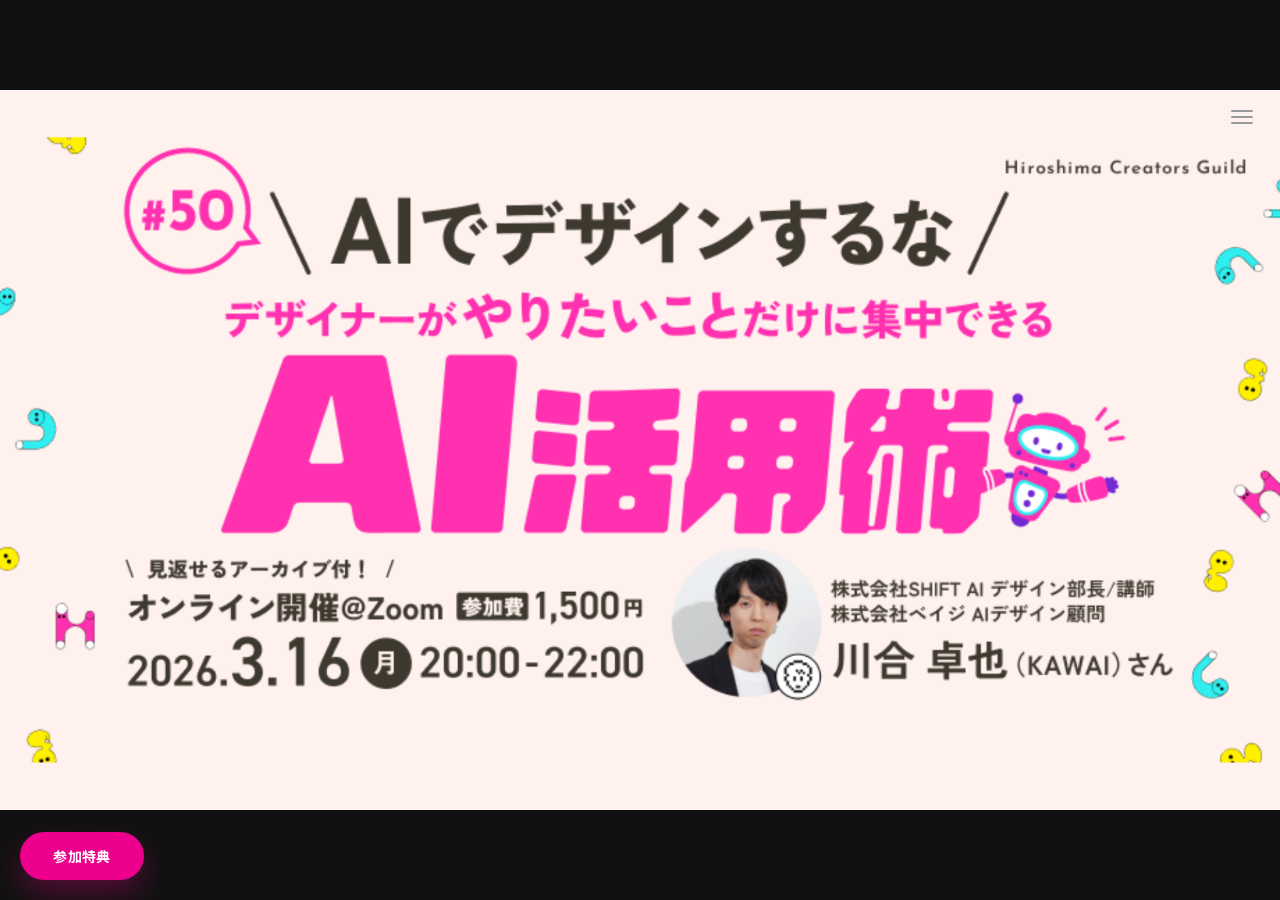
==== slides/index.html @ d3f6f3e5 "Replace opening slide with seminar cover image" ====
<!DOCTYPE html>
<html lang="ja">
<head>
  <meta charset="UTF-8">
  <meta name="viewport" content="width=device-width, initial-scale=1.0">
  <title>AIがデザイナーの仕事を奪う？ — ひろしまクリエイターズギルド</title>
  <link rel="icon" href="data:image/svg+xml,%3Csvg xmlns='http://www.w3.org/2000/svg' viewBox='0 0 64 64'%3E%3Crect width='64' height='64' rx='14' fill='%23ec008c'/%3E%3Ctext x='50%25' y='53%25' dominant-baseline='middle' text-anchor='middle' font-family='Arial, sans-serif' font-size='30' font-weight='700' fill='white'%3EAI%3C/text%3E%3C/svg%3E">
  <link rel="preconnect" href="https://fonts.googleapis.com">
  <link rel="preconnect" href="https://fonts.gstatic.com" crossorigin>
  <link href="https://fonts.googleapis.com/css2?family=Noto+Sans+JP:wght@400;700&family=Zen+Kaku+Gothic+New:wght@400;700&display=swap" rel="stylesheet">
  <link rel="stylesheet" href="css/style.css?v=20260315-cover1">
</head>
<body>
  <div id="viewport">
    <div id="slide-wrapper">
      <div id="slide-container"></div>

      <div id="status-bar">
        <span id="status-agenda"></span>
        <span id="status-time"></span>
        <span id="status-num"></span>
      </div>

      <button id="menu-btn" aria-label="メニュー">
        <span></span><span></span><span></span>
      </button>

      <div id="overlay"></div>
      <div id="sidebar">
        <div id="sidebar-list"></div>
      </div>

      <div id="hover-zone"></div>
      <div id="script-panel">
        <div id="script-text"></div>
      </div>
    </div>
  </div>

  <a id="benefits-link" href="tokuten/index.html" target="_blank" rel="noopener">参加特典</a>

  <script src="js/slides.js?v=20260315-cover1"></script>
  <script src="js/app.js?v=20260315-cover1"></script>
</body>
</html>
---- slides/css/style.css ----
/* === Reset & Base === */
*, *::before, *::after { margin: 0; padding: 0; box-sizing: border-box; }

:root {
  --color-base: #FFF0EB;
  --color-main: #333333;
  --color-accent: #EC008C;
  --color-cyan: #00CED1;
  --color-yellow: #FFD700;
  --color-white: #FFFFFF;
  --color-grey: #999999;
}

html, body {
  width: 100%; height: 100%;
  background: #111;
  font-family: 'Noto Sans JP', sans-serif;
  color: var(--color-main);
  overflow: hidden;
  -webkit-font-smoothing: antialiased;
}

/* === Viewport Shell === */
#viewport {
  width: 100vw; height: 100vh;
  display: flex;
  align-items: center;
  justify-content: center;
  position: relative;
  overflow: hidden;
}

#slide-wrapper {
  position: absolute;
  width: calc(100vh * 16 / 9);
  height: 100vh;
  max-width: 100vw;
  max-height: calc(100vw * 9 / 16);
  container-type: inline-size;
  overflow: hidden;
}

#slide-container {
  position: absolute;
  inset: 0;
}

/* === Slide === */
.slide {
  position: absolute;
  inset: 0;
  background: var(--color-base);
  padding: 3% 5%;
  display: flex;
  align-items: center;
  justify-content: center;
  transition: opacity 0.2s ease;
  overflow: hidden;
}

/* --- Text sizes (container query units) --- */
.slide-h1 {
  font-family: 'Zen Kaku Gothic New', 'Noto Sans JP', sans-serif;
  font-size: clamp(2.6rem, 5.6cqw, 5.2rem);
  font-weight: 700;
  line-height: 1.35;
  text-align: center;
  color: var(--color-main);
}
.slide-h2 {
  font-family: 'Zen Kaku Gothic New', 'Noto Sans JP', sans-serif;
  font-size: clamp(2rem, 4.2cqw, 3.8rem);
  font-weight: 700;
  line-height: 1.35;
  color: var(--color-main);
}
.slide-body {
  font-size: clamp(1.4rem, 2.8cqw, 2.4rem);
  line-height: 1.6;
  text-align: center;
  color: var(--color-main);
  margin-top: 1.5cqw;
}
.slide-section-title {
  font-family: 'Zen Kaku Gothic New', 'Noto Sans JP', sans-serif;
  font-size: clamp(3rem, 6cqw, 5.5rem);
  font-weight: 700;
  color: var(--color-white);
  text-align: center;
}
.slide-section-sub {
  font-size: clamp(1.4rem, 2.8cqw, 2.4rem);
  color: rgba(255,255,255,0.85);
  text-align: center;
  margin-top: 1cqw;
}

/* === Layout: center === */
.center-inner {
  display: flex;
  flex-direction: column;
  align-items: center;
  justify-content: center;
  text-align: center;
  max-width: 85%;
}

/* === Layout: section (bridge) === */
.layout-section {
  background: var(--color-accent);
}
.section-inner {
  display: flex;
  flex-direction: column;
  align-items: center;
  justify-content: center;
}

/* === Layout: top-bottom === */
.top-bottom-inner {
  display: flex;
  flex-direction: column;
  align-items: center;
  justify-content: center;
  width: 100%;
  height: 100%;
  gap: 2cqw;
}
.item-list {
  display: flex;
  flex-direction: column;
  gap: 1.2cqw;
  width: 85%;
  flex: 1;
  justify-content: center;
}
.item-row {
  display: flex;
  align-items: center;
  gap: 1.5cqw;
  background: var(--color-white);
  border-radius: 12px;
  padding: 1.4cqw 2cqw;
}
.item-num {
  font-family: 'Zen Kaku Gothic New', 'Noto Sans JP', sans-serif;
  font-size: clamp(1.4rem, 2.6cqw, 2.2rem);
  font-weight: 700;
  min-width: 2.5cqw;
  text-align: center;
  flex-shrink: 0;
}
.item-text {
  font-size: clamp(1.3rem, 2.4cqw, 2rem);
  line-height: 1.5;
  color: var(--color-main);
}

/* === Layout: split-2 === */
.split2-inner {
  display: flex;
  flex-direction: column;
  align-items: center;
  justify-content: center;
  width: 100%;
  gap: 2.5cqw;
}
.split2-headline { text-align: center; }
.split2-cols {
  display: flex;
  gap: 3cqw;
  width: 90%;
}
.split-col {
  flex: 1;
  background: var(--color-white);
  border-radius: 16px;
  padding: 2.5cqw;
  border-top: 4px solid var(--color-grey);
}
.split-col-title {
  font-family: 'Zen Kaku Gothic New', 'Noto Sans JP', sans-serif;
  font-size: clamp(1.4rem, 2.8cqw, 2.4rem);
  font-weight: 700;
  margin-bottom: 1.5cqw;
}
.split-col-list {
  list-style: none;
  display: flex;
  flex-direction: column;
  gap: 1cqw;
}
.split-col-list li {
  font-size: clamp(1.2rem, 2.2cqw, 1.8rem);
  line-height: 1.5;
  padding-left: 1.2cqw;
  position: relative;
}
.split-col-list li::before {
  content: "—";
  position: absolute;
  left: 0;
  color: var(--color-grey);
}

/* === Layout: split-3 === */
.split3-inner {
  display: flex;
  flex-direction: column;
  align-items: center;
  justify-content: center;
  width: 100%;
  gap: 2.5cqw;
}
.split3-headline { text-align: center; }
.split3-cols {
  display: flex;
  gap: 2.5cqw;
  width: 92%;
}
.split3-card {
  flex: 1;
  background: var(--color-white);
  border-radius: 16px;
  padding: 2cqw;
  border-top: 4px solid var(--color-grey);
  text-align: center;
  display: flex;
  flex-direction: column;
  align-items: center;
  gap: 1cqw;
}
.split3-label {
  font-family: 'Zen Kaku Gothic New', 'Noto Sans JP', sans-serif;
  font-size: clamp(1rem, 1.8cqw, 1.4rem);
  font-weight: 700;
  color: var(--color-white);
  width: 3cqw; height: 3cqw;
  border-radius: 50%;
  display: flex; align-items: center; justify-content: center;
  min-width: 36px; min-height: 36px;
}
.split3-title {
  font-family: 'Zen Kaku Gothic New', 'Noto Sans JP', sans-serif;
  font-size: clamp(1.3rem, 2.6cqw, 2.2rem);
  font-weight: 700;
  color: var(--color-main);
}
.split3-desc {
  font-size: clamp(1.1rem, 2cqw, 1.6rem);
  color: var(--color-grey);
  line-height: 1.5;
}

/* === Layout: left-right === */
.leftright-inner {
  display: flex;
  flex-direction: column;
  justify-content: center;
  width: 100%;
  gap: 2.5cqw;
}
.leftright-cols {
  display: flex;
  gap: 3cqw;
  width: 100%;
}
.leftright-text {
  flex: 1.2;
  font-size: clamp(1.4rem, 2.6cqw, 2.2rem);
  line-height: 1.7;
  color: var(--color-main);
}
.leftright-accent {
  flex: 0.8;
  font-size: clamp(1.3rem, 2.4cqw, 2rem);
  line-height: 1.7;
  color: var(--color-accent);
  font-weight: 700;
  display: flex;
  align-items: center;
}

/* === Style variants === */
.style-title-hero .slide-h1 {
  font-size: clamp(3rem, 7cqw, 6.5rem);
  color: var(--color-accent);
  letter-spacing: 0.05em;
}
.style-accent-text .slide-h1 {
  color: var(--color-accent);
}
.style-cyan-accent .slide-h1 {
  color: var(--color-cyan);
}
.style-promise .slide-h1 {
  font-size: clamp(1.8rem, 3.8cqw, 3.4rem);
  color: var(--color-main);
}
.style-notice {
  background: var(--color-white);
}
.style-notice .slide-body {
  color: var(--color-grey);
}
.style-question .slide-h1 {
  font-size: clamp(2.4rem, 5.2cqw, 5rem);
  color: var(--color-accent);
}
.style-pillar .slide-h1 {
  color: var(--color-accent);
  font-size: clamp(2.4rem, 5cqw, 4.5rem);
}
.style-pillar .slide-body {
  color: var(--color-cyan);
  font-weight: 700;
  font-size: clamp(1.4rem, 2.8cqw, 2.4rem);
}
.style-exercise .slide-body {
  font-weight: 700;
  color: var(--color-accent);
  font-size: clamp(1.4rem, 2.8cqw, 2.4rem);
}
.style-step .slide-h1 {
  font-size: clamp(2.4rem, 5.2cqw, 5rem);
  color: var(--color-cyan);
}
.style-step .slide-body {
  font-size: clamp(1.4rem, 2.8cqw, 2.4rem);
  font-weight: 700;
}
.style-step-accent .slide-h1 {
  font-size: clamp(2.4rem, 5.2cqw, 5rem);
  color: var(--color-accent);
}
.style-step-accent .slide-body {
  font-size: clamp(1.6rem, 3.2cqw, 2.8rem);
  font-weight: 700;
  color: var(--color-accent);
}
.style-final-message .slide-h1 {
  font-size: clamp(2rem, 4.2cqw, 3.8rem);
  color: var(--color-accent);
}
.style-thank-you .slide-h1 {
  font-size: clamp(2.4rem, 5cqw, 4.5rem);
  color: var(--color-main);
}
.style-thank-you .slide-body {
  color: var(--color-grey);
  font-size: clamp(1rem, 2cqw, 1.6rem);
}

/* === Status bar (top-right) === */
#status-bar {
  display: none;
}

/* === Menu button === */
#menu-btn {
  position: absolute;
  top: 1cqw;
  right: 1.5cqw;
  z-index: 20;
  background: none;
  border: none;
  cursor: pointer;
  padding: 0.6cqw;
  display: flex;
  flex-direction: column;
  gap: 4px;
}
#menu-btn span {
  display: block;
  width: 22px; height: 2px;
  background: var(--color-grey);
  border-radius: 1px;
  transition: background 0.2s;
}
#menu-btn:hover span { background: var(--color-main); }

#benefits-link {
  position: fixed;
  left: 20px;
  bottom: 20px;
  z-index: 50;
  display: inline-flex;
  align-items: center;
  justify-content: center;
  min-width: 124px;
  min-height: 48px;
  padding: 0 18px;
  border-radius: 999px;
  background: var(--color-accent);
  color: var(--color-white);
  text-decoration: none;
  font-size: 14px;
  font-weight: 700;
  letter-spacing: 0.02em;
  box-shadow: 0 14px 28px rgba(236, 0, 140, 0.28);
  transition: transform 0.18s ease, box-shadow 0.18s ease;
}

#benefits-link:hover {
  transform: translateY(-1px);
  box-shadow: 0 18px 36px rgba(236, 0, 140, 0.34);
}

/* === Overlay === */
#overlay {
  position: absolute;
  inset: 0;
  background: rgba(0,0,0,0.4);
  z-index: 30;
  opacity: 0;
  pointer-events: none;
  transition: opacity 0.3s ease;
}
#overlay.visible {
  opacity: 1;
  pointer-events: all;
}

/* === Sidebar === */
#sidebar {
  position: absolute;
  top: 0; right: 0;
  width: 30%;
  min-width: 260px;
  max-width: 400px;
  height: 100%;
  background: var(--color-white);
  z-index: 40;
  transform: translateX(100%);
  transition: transform 0.3s ease;
  overflow-y: auto;
  padding: 2cqw 1.5cqw;
}
#sidebar.open { transform: translateX(0); }

.sidebar-section { margin-bottom: 1.5cqw; }
.sidebar-benefit-link {
  display: inline-flex;
  align-items: center;
  justify-content: center;
  width: 100%;
  min-height: 42px;
  margin-bottom: 1.2cqw;
  border-radius: 12px;
  background: var(--color-accent);
  color: var(--color-white);
  text-decoration: none;
  font-size: clamp(0.72rem, 1.1cqw, 0.9rem);
  font-weight: 700;
  letter-spacing: 0.02em;
}

.sidebar-benefit-link:hover {
  filter: brightness(1.04);
}
.sidebar-section-header {
  display: flex;
  justify-content: space-between;
  align-items: center;
  padding: 0.5cqw 0.8cqw;
  border-bottom: 2px solid var(--color-accent);
  margin-bottom: 0.5cqw;
}
.sidebar-label {
  font-weight: 700;
  font-size: clamp(0.75rem, 1.2cqw, 0.95rem);
  color: var(--color-main);
}
.sidebar-time {
  font-size: clamp(0.6rem, 1cqw, 0.8rem);
  color: var(--color-grey);
}
.sidebar-item {
  padding: 0.4cqw 0.8cqw;
  font-size: clamp(0.6rem, 1cqw, 0.8rem);
  color: var(--color-grey);
  cursor: pointer;
  border-radius: 6px;
  transition: background 0.15s;
  white-space: nowrap;
  overflow: hidden;
  text-overflow: ellipsis;
}
.sidebar-item:hover { background: var(--color-base); color: var(--color-main); }
.sidebar-item.active {
  background: var(--color-accent);
  color: var(--color-white);
  font-weight: 700;
}

/* === Talk script panel === */
#script-panel {
  position: absolute;
  bottom: 0; left: 0; right: 0;
  max-height: 30%;
  background: rgba(51,51,51,0.95);
  color: var(--color-white);
  z-index: 25;
  padding: 1.5cqw 3cqw;
  font-size: clamp(0.8rem, 1.4cqw, 1.1rem);
  line-height: 1.7;
  overflow-y: auto;
  transform: translateY(100%);
  transition: transform 0.2s ease;
}
#script-panel.visible { transform: translateY(0); }
#hover-zone {
  position: absolute;
  bottom: 0; left: 0; right: 0;
  height: 48px;
  z-index: 24;
}

/* === Raw slide mode === */
.layout-raw {
  padding: 0;
}
.raw-slide {
  width: 100%;
  height: 100%;
}
.raw-wrap {
  width: 100%;
  height: 100%;
  padding: 4.5% 5%;
  display: flex;
  flex-direction: column;
  align-items: center;
  justify-content: center;
  gap: 1.4cqw;
  text-align: center;
}
.raw-wrap--left {
  align-items: flex-start;
  text-align: left;
}
.raw-wrap--left-block {
  max-width: 78%;
}
.raw-wrap--narrow {
  max-width: 78%;
  margin: 0 auto;
}
.raw-title-xl,
.raw-title-lg,
.raw-title-md,
.raw-section-title,
.raw-final-line {
  font-family: 'Zen Kaku Gothic New', 'Noto Sans JP', sans-serif;
  font-weight: 700;
  line-height: 1.18;
  color: var(--color-main);
}
.raw-title-xl {
  font-size: clamp(3rem, 7.3cqw, 6.8rem);
}
.raw-title-lg {
  font-size: clamp(2.4rem, 5.4cqw, 5rem);
}
.raw-title-md {
  font-size: clamp(2rem, 4.1cqw, 3.8rem);
}
.raw-left {
  text-align: left;
}
.raw-sub,
.raw-card-body,
.raw-card-note,
.raw-foot,
.raw-agenda-list,
.raw-list,
.raw-topnote,
.raw-rule-head {
  font-family: 'Noto Sans JP', sans-serif;
}
.raw-sub {
  font-size: clamp(1.1rem, 2.2cqw, 2rem);
  line-height: 1.65;
  color: var(--color-main);
}
.raw-sub-strong {
  font-weight: 700;
}
.raw-topnote {
  font-size: clamp(1rem, 1.8cqw, 1.6rem);
  line-height: 1.5;
  color: var(--color-main);
}
.raw-topnote-strong {
  font-weight: 700;
}
.raw-muted {
  color: var(--color-grey);
}
.raw-accent {
  color: var(--color-accent);
}
.raw-cyan {
  color: var(--color-cyan);
}
.raw-yellow {
  color: var(--color-yellow);
}
.raw-card {
  background: var(--color-white);
  border: 1px solid rgba(51, 51, 51, 0.12);
  border-radius: 18px;
  box-shadow: 0 10px 32px rgba(51, 51, 51, 0.06);
  padding: 2.2cqw 2.4cqw;
}
.raw-card--wide {
  width: min(92%, 1200px);
}
.raw-card--center {
  text-align: center;
}
.raw-card--shallow {
  padding-top: 1.5cqw;
  padding-bottom: 1.5cqw;
}
.raw-card--tall {
  min-height: 18cqw;
}
.raw-card-title {
  font-family: 'Zen Kaku Gothic New', 'Noto Sans JP', sans-serif;
  font-size: clamp(1.8rem, 3.6cqw, 3.2rem);
  font-weight: 700;
  line-height: 1.35;
  color: var(--color-main);
}
.raw-card-body {
  margin-top: 1.2cqw;
  font-size: clamp(1.1rem, 2.1cqw, 1.95rem);
  line-height: 1.7;
  color: var(--color-main);
}
.raw-card-body--flush {
  margin-top: 0;
}
.raw-card-body-sm {
  font-size: clamp(1rem, 1.9cqw, 1.7rem);
}
.raw-card-note {
  margin-top: 1cqw;
  font-size: clamp(0.95rem, 1.7cqw, 1.45rem);
  line-height: 1.55;
  color: var(--color-grey);
}
.raw-card-note-lg {
  font-size: clamp(1rem, 1.9cqw, 1.7rem);
}
.raw-card-headline {
  font-family: 'Zen Kaku Gothic New', 'Noto Sans JP', sans-serif;
  font-size: clamp(1.6rem, 3cqw, 2.6rem);
  font-weight: 700;
  line-height: 1.4;
  color: var(--color-main);
  margin-bottom: 1.8cqw;
}
.raw-inline-note {
  font-size: 0.55em;
  color: var(--color-main);
}
.raw-grid-2,
.raw-grid-3,
.raw-grid-6 {
  display: grid;
  width: 100%;
}
.raw-grid-2 {
  grid-template-columns: repeat(2, minmax(0, 1fr));
  gap: 1.4cqw;
}
.raw-grid-gap-lg {
  gap: 2cqw;
}
.raw-grid-3 {
  grid-template-columns: repeat(3, minmax(0, 1fr));
  gap: 1.4cqw;
  width: min(92%, 1240px);
}
.raw-grid-6 {
  grid-template-columns: repeat(3, minmax(0, 1fr));
  gap: 1.2cqw;
}
.raw-col-title {
  font-family: 'Zen Kaku Gothic New', 'Noto Sans JP', sans-serif;
  font-size: clamp(1.3rem, 2.4cqw, 2rem);
  font-weight: 700;
  margin-bottom: 1cqw;
}
.raw-list {
  list-style: none;
  display: flex;
  flex-direction: column;
  gap: 0.8cqw;
}
.raw-list--flush,
.raw-list--plain {
  margin: 0;
  padding: 0;
}
.raw-list li {
  position: relative;
  padding-left: 1.1cqw;
  font-size: clamp(1rem, 1.85cqw, 1.6rem);
  line-height: 1.55;
  color: var(--color-main);
}
.raw-list li::before {
  content: "・";
  position: absolute;
  left: 0;
  color: inherit;
}
.raw-list--plain li {
  padding-left: 0;
}
.raw-list--plain li::before {
  content: none;
}
.raw-agenda-list {
  list-style: decimal;
  width: 100%;
  padding-left: 1.8em;
  display: flex;
  flex-direction: column;
  gap: 0.7cqw;
  font-size: clamp(1.15rem, 2.2cqw, 1.9rem);
  line-height: 1.5;
  color: var(--color-main);
}
.raw-type-card {
  min-height: 18cqw;
  display: flex;
  flex-direction: column;
  align-items: center;
  justify-content: center;
  gap: 0.8cqw;
}
.raw-type-mark {
  font-family: 'Zen Kaku Gothic New', 'Noto Sans JP', sans-serif;
  font-size: clamp(2.4rem, 5.4cqw, 4.8rem);
  font-weight: 700;
  line-height: 1;
}
.raw-type-title {
  font-family: 'Zen Kaku Gothic New', 'Noto Sans JP', sans-serif;
  font-size: clamp(1.6rem, 3.1cqw, 2.8rem);
  font-weight: 700;
}
.raw-section {
  background: var(--color-accent);
  padding: 0 8%;
}
.raw-section-title {
  font-size: clamp(3rem, 7cqw, 6.6rem);
  color: var(--color-white);
  text-align: center;
}
.raw-section-sub {
  font-size: clamp(1.3rem, 2.4cqw, 2.1rem);
  color: rgba(255, 255, 255, 0.88);
  line-height: 1.5;
}
.raw-mini-badges {
  display: flex;
  gap: 0.5cqw;
  margin-bottom: 0.6cqw;
}
.raw-badge {
  width: 2.4cqw;
  height: 2.4cqw;
  min-width: 30px;
  min-height: 30px;
  display: inline-flex;
  align-items: center;
  justify-content: center;
  color: var(--color-white);
  font-size: clamp(0.9rem, 1.2cqw, 1rem);
  font-weight: 700;
}
.raw-badge.raw-accent {
  background: var(--color-accent);
}
.raw-badge.raw-cyan {
  background: var(--color-cyan);
}
.raw-badge.raw-yellow {
  background: var(--color-yellow);
}
.raw-stack {
  width: min(92%, 1200px);
  display: flex;
  flex-direction: column;
  gap: 1.3cqw;
}
.raw-foot {
  font-size: clamp(0.95rem, 1.6cqw, 1.4rem);
  line-height: 1.55;
  color: var(--color-main);
}
.raw-divider {
  width: min(70%, 760px);
  height: 4px;
  border-radius: 999px;
}
.raw-divider-accent {
  background: linear-gradient(90deg, var(--color-accent), rgba(236, 0, 140, 0.2));
}
.raw-divider-mix {
  background: linear-gradient(90deg, var(--color-accent), var(--color-cyan));
}
.raw-strike {
  color: rgba(51, 51, 51, 0.28);
  text-decoration: line-through;
  text-decoration-thickness: 0.08em;
}
.raw-inputbar {
  width: min(70%, 820px);
  min-height: 4.6cqw;
  background: var(--color-white);
  border: 2px solid rgba(51, 51, 51, 0.18);
  display: flex;
  align-items: center;
  padding: 0 1.2cqw;
  gap: 0.9cqw;
}
.raw-input-accent {
  width: 0.45cqw;
  min-width: 6px;
  height: 60%;
  background: var(--color-accent);
  display: block;
}
.raw-input-placeholder {
  font-size: clamp(1.1rem, 2.2cqw, 1.9rem);
  color: rgba(51, 51, 51, 0.36);
}
.raw-number-mix {
  display: flex;
  align-items: flex-end;
  gap: 1.2cqw;
  font-family: 'Zen Kaku Gothic New', 'Noto Sans JP', sans-serif;
  font-weight: 700;
  line-height: 1;
  font-size: clamp(4rem, 12.5cqw, 12rem);
}
.raw-plus {
  font-size: 0.65em;
  color: var(--color-main);
  transform: translateY(-0.05em);
}
.raw-rule-head {
  font-size: clamp(0.95rem, 1.7cqw, 1.4rem);
  font-weight: 700;
  color: var(--color-main);
}
.raw-dot {
  width: 0.9cqw;
  height: 0.9cqw;
  min-width: 12px;
  min-height: 12px;
  border-radius: 50%;
  margin: 1.2cqw auto 0;
}
.raw-accent-bg {
  background: var(--color-accent);
}
.raw-final-line {
  font-size: clamp(2.8rem, 6.6cqw, 6rem);
  color: var(--color-yellow);
}

/* === Responsive === */
@media (max-width: 600px) {
  .split2-cols, .split3-cols, .leftright-cols { flex-direction: column; }
  .raw-grid-2, .raw-grid-3, .raw-grid-6 { grid-template-columns: 1fr; }
  .raw-wrap, .raw-section { padding: 7% 6%; }
  .slide { padding: 4% 5%; }
  #benefits-link {
    left: 14px;
    right: 14px;
    bottom: 14px;
    width: auto;
  }
}
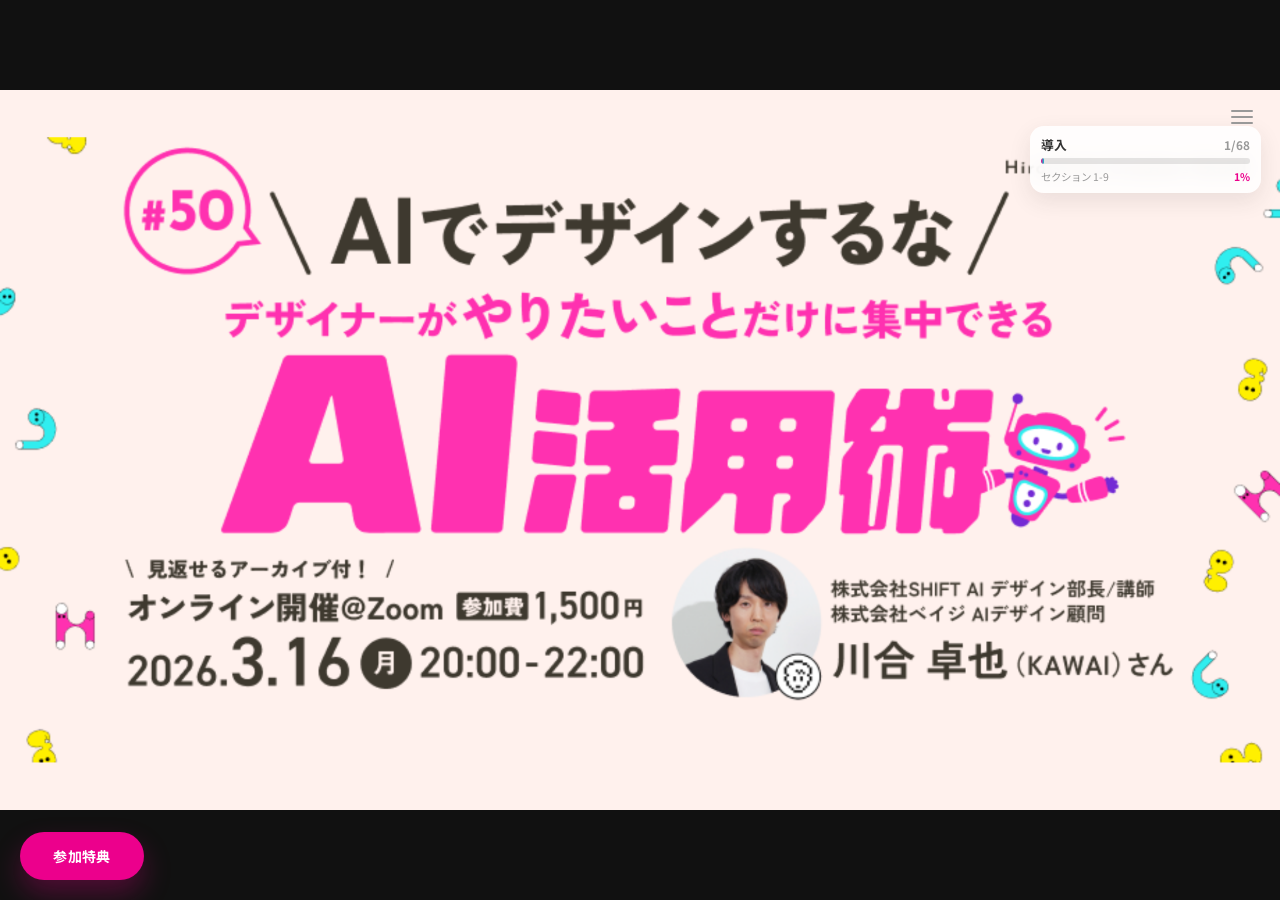
==== commit 729dac88: "Add agenda timings and slide progress bar" ====
--- a/slides/index.html
+++ b/slides/index.html
@@ -8,7 +8,7 @@
   <link rel="preconnect" href="https://fonts.googleapis.com">
   <link rel="preconnect" href="https://fonts.gstatic.com" crossorigin>
   <link href="https://fonts.googleapis.com/css2?family=Noto+Sans+JP:wght@400;700&family=Zen+Kaku+Gothic+New:wght@400;700&display=swap" rel="stylesheet">
-  <link rel="stylesheet" href="css/style.css?v=20260315-cover1">
+  <link rel="stylesheet" href="css/style.css?v=20260315-progress1">
 </head>
 <body>
   <div id="viewport">
@@ -16,9 +16,17 @@
       <div id="slide-container"></div>
 
       <div id="status-bar">
-        <span id="status-agenda"></span>
-        <span id="status-time"></span>
-        <span id="status-num"></span>
+        <div class="status-row">
+          <span id="status-agenda"></span>
+          <span id="status-num"></span>
+        </div>
+        <div class="status-track">
+          <span id="status-progress"></span>
+        </div>
+        <div class="status-row status-row-sub">
+          <span id="status-time"></span>
+          <span id="status-percent"></span>
+        </div>
       </div>
 
       <button id="menu-btn" aria-label="メニュー">
@@ -39,7 +47,7 @@
 
   <a id="benefits-link" href="tokuten/index.html" target="_blank" rel="noopener">参加特典</a>
 
-  <script src="js/slides.js?v=20260315-cover1"></script>
-  <script src="js/app.js?v=20260315-cover1"></script>
+  <script src="js/slides.js?v=20260315-progress1"></script>
+  <script src="js/app.js?v=20260315-progress1"></script>
 </body>
 </html>
--- a/slides/css/style.css
+++ b/slides/css/style.css
@@ -353,7 +353,70 @@
 
 /* === Status bar (top-right) === */
 #status-bar {
-  display: none;
+  position: absolute;
+  top: 2.8cqw;
+  right: 1.5cqw;
+  z-index: 18;
+  width: min(18cqw, 260px);
+  padding: 0.7cqw 0.85cqw;
+  border-radius: 14px;
+  background: rgba(255, 255, 255, 0.86);
+  backdrop-filter: blur(10px);
+  box-shadow: 0 8px 22px rgba(51, 51, 51, 0.1);
+  display: flex;
+  flex-direction: column;
+  gap: 0.35cqw;
+  pointer-events: none;
+}
+
+.status-row {
+  display: flex;
+  align-items: center;
+  justify-content: space-between;
+  gap: 0.8cqw;
+}
+
+.status-row-sub {
+  font-size: clamp(0.55rem, 0.82cqw, 0.72rem);
+}
+
+#status-agenda {
+  font-size: clamp(0.72rem, 1cqw, 0.86rem);
+  font-weight: 700;
+  color: var(--color-main);
+}
+
+#status-num {
+  font-size: clamp(0.62rem, 0.92cqw, 0.8rem);
+  font-weight: 700;
+  color: var(--color-grey);
+}
+
+#status-time {
+  color: var(--color-grey);
+}
+
+#status-percent {
+  color: var(--color-accent);
+  font-weight: 700;
+}
+
+.status-track {
+  width: 100%;
+  height: 0.48cqw;
+  min-height: 6px;
+  border-radius: 999px;
+  background: rgba(51, 51, 51, 0.12);
+  overflow: hidden;
+}
+
+#status-progress {
+  display: block;
+  width: 0;
+  height: 100%;
+  border-radius: inherit;
+  background: linear-gradient(90deg, var(--color-accent), var(--color-cyan));
+  transition: width 0.24s ease;
 }
 
 /* === Menu button === */
@@ -735,6 +798,33 @@
   line-height: 1.5;
   color: var(--color-main);
 }
+.raw-agenda-summary {
+  align-self: flex-start;
+  margin: -0.15cqw 0 0.25cqw;
+  font-size: clamp(0.95rem, 1.65cqw, 1.35rem);
+  font-weight: 700;
+  color: var(--color-accent);
+}
+.raw-agenda-list--timed {
+  gap: 0.95cqw;
+}
+.raw-agenda-list--timed li {
+  display: grid;
+  grid-template-columns: minmax(0, 1fr) auto;
+  align-items: baseline;
+  gap: 1.4cqw;
+  padding-right: 0.2em;
+}
+.raw-agenda-item-title {
+  display: block;
+}
+.raw-agenda-item-time {
+  font-family: 'Zen Kaku Gothic New', 'Noto Sans JP', sans-serif;
+  font-size: 0.88em;
+  font-weight: 700;
+  color: var(--color-accent);
+  white-space: nowrap;
+}
 .raw-type-card {
   min-height: 18cqw;
   display: flex;
@@ -883,6 +973,16 @@
   .raw-grid-2, .raw-grid-3, .raw-grid-6 { grid-template-columns: 1fr; }
   .raw-wrap, .raw-section { padding: 7% 6%; }
   .slide { padding: 4% 5%; }
+  #status-bar {
+    top: 54px;
+    right: 14px;
+    width: min(48vw, 220px);
+    padding: 8px 10px;
+    gap: 5px;
+  }
+  .status-track {
+    height: 7px;
+  }
   #benefits-link {
     left: 14px;
     right: 14px;
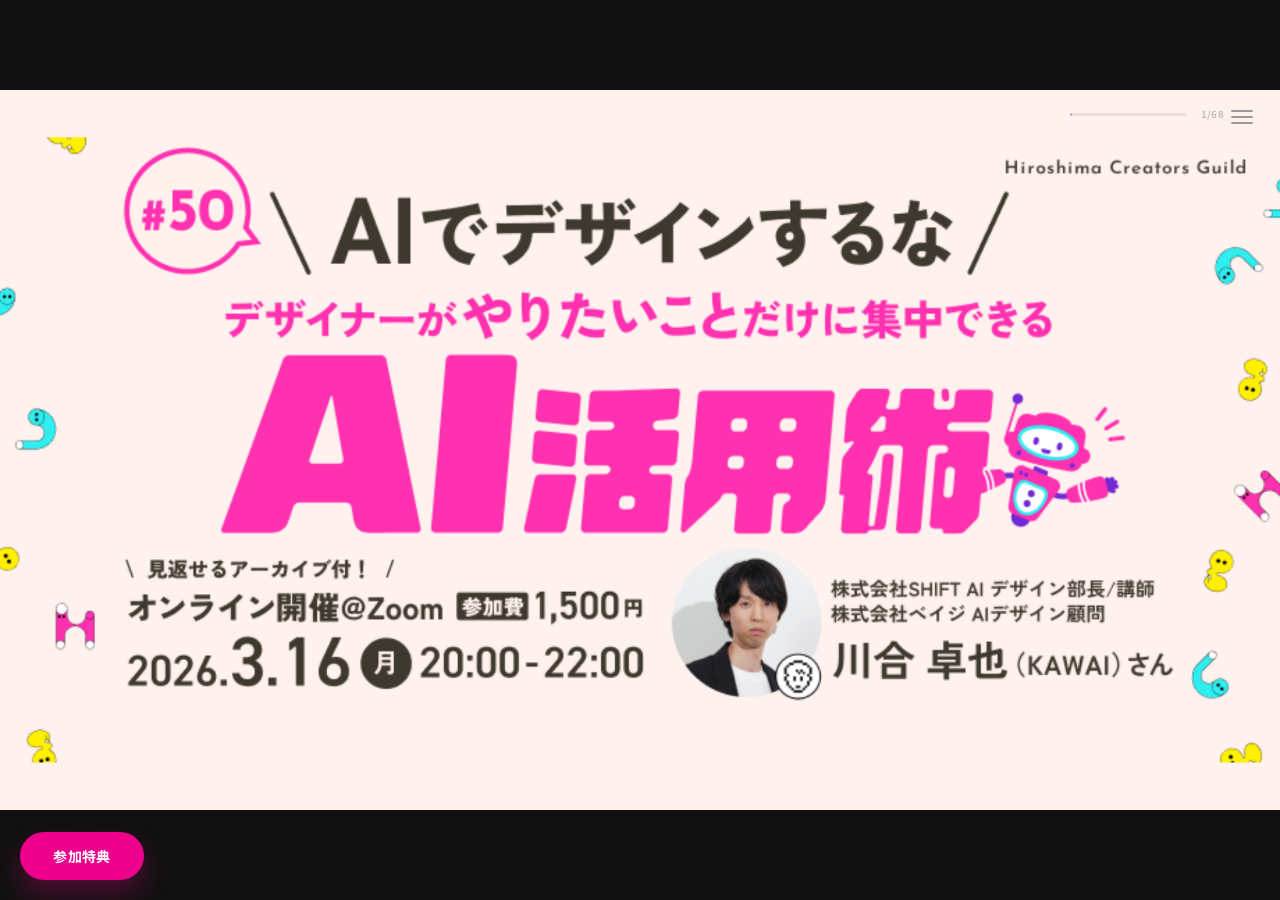
==== commit e974b27c: "Tighten slide progress bar placement" ====
--- a/slides/index.html
+++ b/slides/index.html
@@ -8,7 +8,7 @@
   <link rel="preconnect" href="https://fonts.googleapis.com">
   <link rel="preconnect" href="https://fonts.gstatic.com" crossorigin>
   <link href="https://fonts.googleapis.com/css2?family=Noto+Sans+JP:wght@400;700&family=Zen+Kaku+Gothic+New:wght@400;700&display=swap" rel="stylesheet">
-  <link rel="stylesheet" href="css/style.css?v=20260315-progress1">
+  <link rel="stylesheet" href="css/style.css?v=20260315-progress2">
 </head>
 <body>
   <div id="viewport">
@@ -16,17 +16,13 @@
       <div id="slide-container"></div>
 
       <div id="status-bar">
-        <div class="status-row">
-          <span id="status-agenda"></span>
-          <span id="status-num"></span>
-        </div>
         <div class="status-track">
           <span id="status-progress"></span>
         </div>
-        <div class="status-row status-row-sub">
-          <span id="status-time"></span>
-          <span id="status-percent"></span>
-        </div>
+        <span id="status-num"></span>
+        <span id="status-agenda" class="status-meta"></span>
+        <span id="status-time" class="status-meta"></span>
+        <span id="status-percent" class="status-meta"></span>
       </div>
 
       <button id="menu-btn" aria-label="メニュー">
@@ -47,7 +43,7 @@
 
   <a id="benefits-link" href="tokuten/index.html" target="_blank" rel="noopener">参加特典</a>
 
-  <script src="js/slides.js?v=20260315-progress1"></script>
-  <script src="js/app.js?v=20260315-progress1"></script>
+  <script src="js/slides.js?v=20260315-progress2"></script>
+  <script src="js/app.js?v=20260315-progress2"></script>
 </body>
 </html>
--- a/slides/css/style.css
+++ b/slides/css/style.css
@@ -354,59 +354,49 @@
 /* === Status bar (top-right) === */
 #status-bar {
   position: absolute;
-  top: 2.8cqw;
-  right: 1.5cqw;
+  top: 1.35cqw;
+  right: 4.4cqw;
   z-index: 18;
-  width: min(18cqw, 260px);
-  padding: 0.7cqw 0.85cqw;
-  border-radius: 14px;
-  background: rgba(255, 255, 255, 0.86);
-  backdrop-filter: blur(10px);
-  box-shadow: 0 8px 22px rgba(51, 51, 51, 0.1);
-  display: flex;
-  flex-direction: column;
-  gap: 0.35cqw;
+  width: min(12cqw, 170px);
+  display: flex;
+  align-items: center;
+  gap: 0.45cqw;
   pointer-events: none;
-}
-
-.status-row {
-  display: flex;
-  align-items: center;
-  justify-content: space-between;
-  gap: 0.8cqw;
-}
-
-.status-row-sub {
-  font-size: clamp(0.55rem, 0.82cqw, 0.72rem);
+  opacity: 0.68;
 }
 
 #status-agenda {
-  font-size: clamp(0.72rem, 1cqw, 0.86rem);
-  font-weight: 700;
-  color: var(--color-main);
+  display: none;
 }
 
 #status-num {
-  font-size: clamp(0.62rem, 0.92cqw, 0.8rem);
-  font-weight: 700;
-  color: var(--color-grey);
+  min-width: 3.2em;
+  font-size: clamp(0.5rem, 0.75cqw, 0.68rem);
+  font-weight: 700;
+  text-align: right;
+  letter-spacing: 0.01em;
+  color: rgba(51, 51, 51, 0.42);
 }
 
 #status-time {
-  color: var(--color-grey);
+  display: none;
 }
 
 #status-percent {
-  color: var(--color-accent);
-  font-weight: 700;
+  display: none;
+}
+
+.status-meta {
+  display: none;
 }
 
 .status-track {
-  width: 100%;
-  height: 0.48cqw;
-  min-height: 6px;
+  flex: 1 1 auto;
+  width: auto;
+  height: 0.24cqw;
+  min-height: 3px;
   border-radius: 999px;
-  background: rgba(51, 51, 51, 0.12);
+  background: rgba(51, 51, 51, 0.14);
   overflow: hidden;
 }
 
@@ -415,7 +405,7 @@
   width: 0;
   height: 100%;
   border-radius: inherit;
-  background: linear-gradient(90deg, var(--color-accent), var(--color-cyan));
+  background: linear-gradient(90deg, rgba(236, 0, 140, 0.82), rgba(0, 206, 209, 0.78));
   transition: width 0.24s ease;
 }
 
@@ -974,14 +964,13 @@
   .raw-wrap, .raw-section { padding: 7% 6%; }
   .slide { padding: 4% 5%; }
   #status-bar {
-    top: 54px;
+    top: 16px;
     right: 14px;
-    width: min(48vw, 220px);
-    padding: 8px 10px;
-    gap: 5px;
+    width: min(34vw, 150px);
+    gap: 6px;
   }
   .status-track {
-    height: 7px;
+    height: 4px;
   }
   #benefits-link {
     left: 14px;
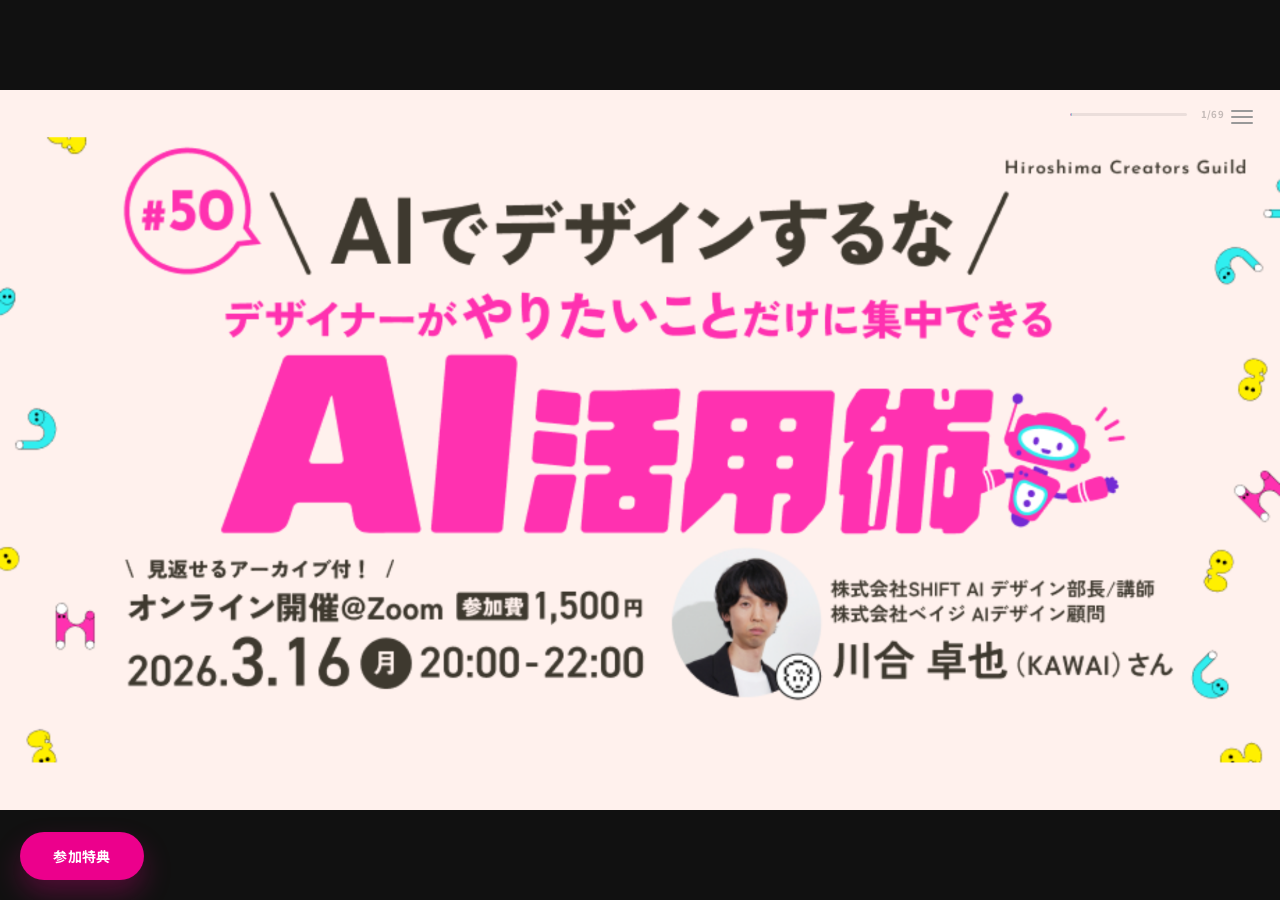
==== commit bc03d8e9: "Add section door slides" ====
--- a/slides/index.html
+++ b/slides/index.html
@@ -8,7 +8,7 @@
   <link rel="preconnect" href="https://fonts.googleapis.com">
   <link rel="preconnect" href="https://fonts.gstatic.com" crossorigin>
   <link href="https://fonts.googleapis.com/css2?family=Noto+Sans+JP:wght@400;700&family=Zen+Kaku+Gothic+New:wght@400;700&display=swap" rel="stylesheet">
-  <link rel="stylesheet" href="css/style.css?v=20260315-progress2">
+  <link rel="stylesheet" href="css/style.css?v=20260315-door1">
 </head>
 <body>
   <div id="viewport">
@@ -43,7 +43,7 @@
 
   <a id="benefits-link" href="tokuten/index.html" target="_blank" rel="noopener">参加特典</a>
 
-  <script src="js/slides.js?v=20260315-progress2"></script>
-  <script src="js/app.js?v=20260315-progress2"></script>
+  <script src="js/slides.js?v=20260315-door1"></script>
+  <script src="js/app.js?v=20260315-door1"></script>
 </body>
 </html>
--- a/slides/css/style.css
+++ b/slides/css/style.css
@@ -837,6 +837,17 @@
 .raw-section {
   background: var(--color-accent);
   padding: 0 8%;
+}
+.raw-section-door {
+  gap: 0.75cqw;
+}
+.raw-section-time {
+  margin: 0;
+  font-family: 'Noto Sans JP', sans-serif;
+  font-size: clamp(0.82rem, 1.45cqw, 1.2rem);
+  font-weight: 700;
+  letter-spacing: 0.06em;
+  color: rgba(255, 255, 255, 0.82);
 }
 .raw-section-title {
   font-size: clamp(3rem, 7cqw, 6.6rem);
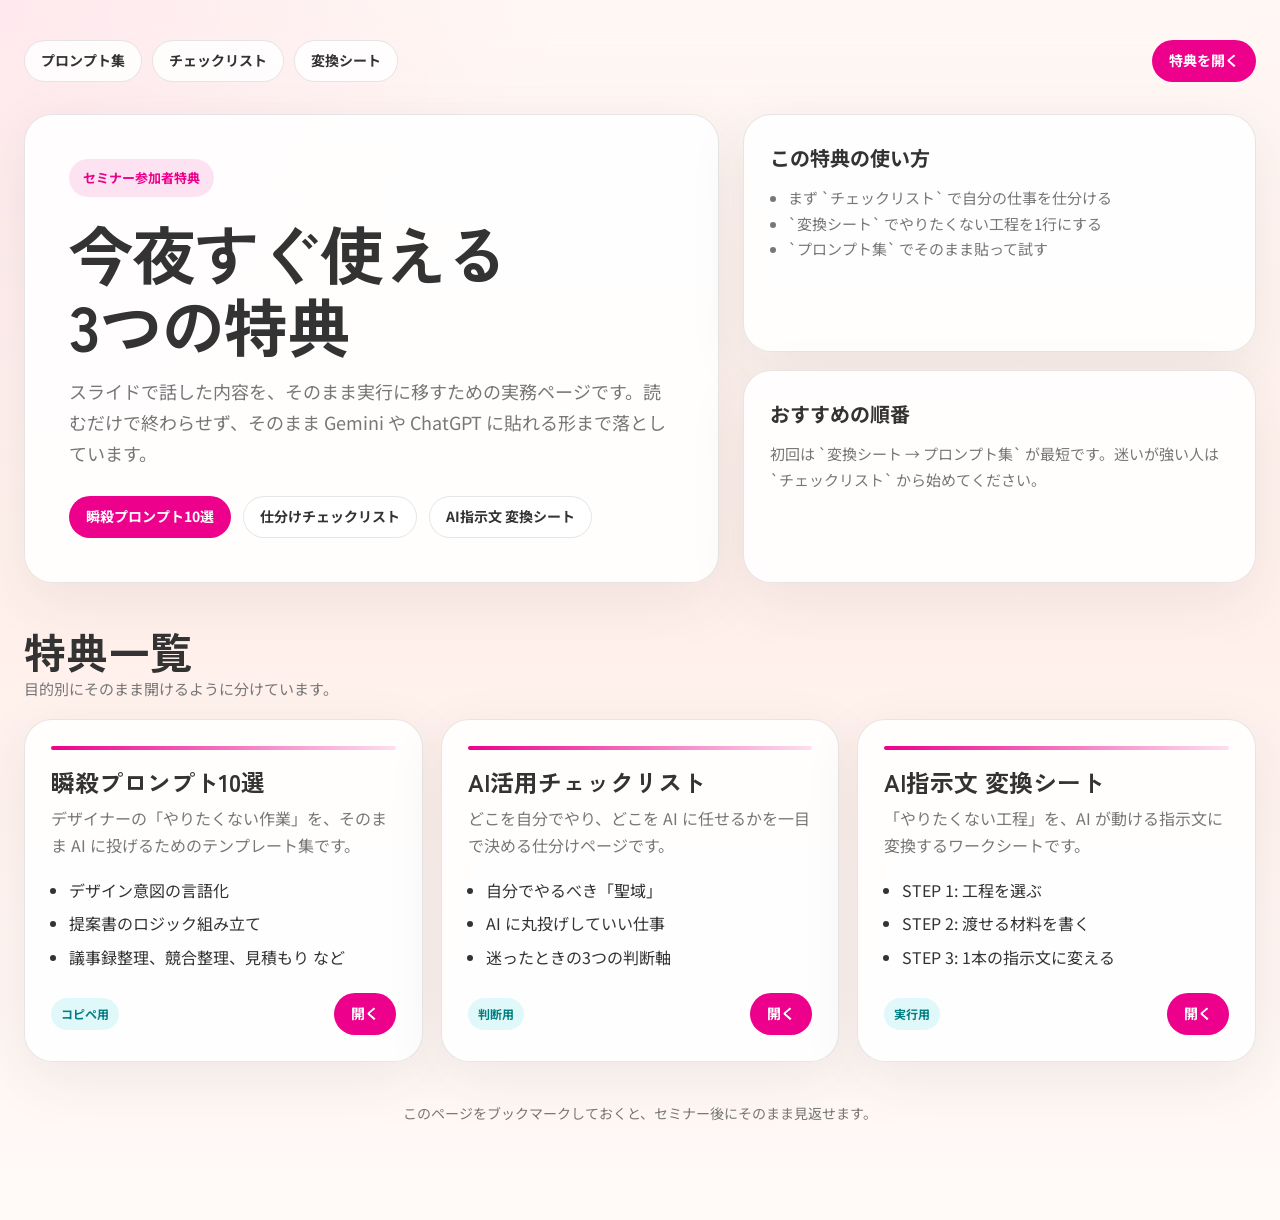
==== commit 9635bc9b: "Convert site to tokuten-only: remove slides, promote tokuten to root Co-Authored-By: Claude Opus 4.6" ====
--- a/slides/index.html
+++ b/slides/index.html
@@ -3,47 +3,107 @@
 <head>
   <meta charset="UTF-8">
   <meta name="viewport" content="width=device-width, initial-scale=1.0">
-  <title>AIがデザイナーの仕事を奪う？ — ひろしまクリエイターズギルド</title>
+  <title>参加特典 | ひろしまクリエイターズギルド AIセミナー</title>
   <link rel="icon" href="data:image/svg+xml,%3Csvg xmlns='http://www.w3.org/2000/svg' viewBox='0 0 64 64'%3E%3Crect width='64' height='64' rx='14' fill='%23ec008c'/%3E%3Ctext x='50%25' y='53%25' dominant-baseline='middle' text-anchor='middle' font-family='Arial, sans-serif' font-size='30' font-weight='700' fill='white'%3EAI%3C/text%3E%3C/svg%3E">
   <link rel="preconnect" href="https://fonts.googleapis.com">
   <link rel="preconnect" href="https://fonts.gstatic.com" crossorigin>
   <link href="https://fonts.googleapis.com/css2?family=Noto+Sans+JP:wght@400;700&family=Zen+Kaku+Gothic+New:wght@400;700&display=swap" rel="stylesheet">
-  <link rel="stylesheet" href="css/style.css?v=20260315-door1">
+  <link rel="stylesheet" href="style.css?v=20260315-tokuten2">
 </head>
 <body>
-  <div id="viewport">
-    <div id="slide-wrapper">
-      <div id="slide-container"></div>
+  <div class="page-shell">
+    <div class="topbar">
+      <div class="topbar-links">
+        <a class="chip-link" href="prompts.html">プロンプト集</a>
+        <a class="chip-link" href="checklist.html">チェックリスト</a>
+        <a class="chip-link" href="conversion-sheet.html">変換シート</a>
+      </div>
+      <a class="chip-link is-primary" href="prompts.html">特典を開く</a>
+    </div>
 
-      <div id="status-bar">
-        <div class="status-track">
-          <span id="status-progress"></span>
+    <section class="hero">
+      <div class="hero-card">
+        <span class="eyebrow">セミナー参加者特典</span>
+        <h1>今夜すぐ使える<br>3つの特典</h1>
+        <p>スライドで話した内容を、そのまま実行に移すための実務ページです。読むだけで終わらせず、そのまま Gemini や ChatGPT に貼れる形まで落としています。</p>
+        <div class="hero-actions">
+          <a class="chip-link is-primary" href="prompts.html">瞬殺プロンプト10選</a>
+          <a class="chip-link" href="checklist.html">仕分けチェックリスト</a>
+          <a class="chip-link" href="conversion-sheet.html">AI指示文 変換シート</a>
         </div>
-        <span id="status-num"></span>
-        <span id="status-agenda" class="status-meta"></span>
-        <span id="status-time" class="status-meta"></span>
-        <span id="status-percent" class="status-meta"></span>
       </div>
+      <div class="hero-side">
+        <div class="panel">
+          <h2>この特典の使い方</h2>
+          <ul>
+            <li>まず `チェックリスト` で自分の仕事を仕分ける</li>
+            <li>`変換シート` でやりたくない工程を1行にする</li>
+            <li>`プロンプト集` でそのまま貼って試す</li>
+          </ul>
+        </div>
+        <div class="panel">
+          <h2>おすすめの順番</h2>
+          <p>初回は `変換シート → プロンプト集` が最短です。迷いが強い人は `チェックリスト` から始めてください。</p>
+        </div>
+      </div>
+    </section>
 
-      <button id="menu-btn" aria-label="メニュー">
-        <span></span><span></span><span></span>
-      </button>
+    <section class="section">
+      <div class="section-title">
+        <div>
+          <h2>特典一覧</h2>
+          <p>目的別にそのまま開けるように分けています。</p>
+        </div>
+      </div>
+      <div class="card-grid">
+        <article class="content-card">
+          <div class="accent-line"></div>
+          <h3>瞬殺プロンプト10選</h3>
+          <p>デザイナーの「やりたくない作業」を、そのまま AI に投げるためのテンプレート集です。</p>
+          <ul>
+            <li>デザイン意図の言語化</li>
+            <li>提案書のロジック組み立て</li>
+            <li>議事録整理、競合整理、見積もり など</li>
+          </ul>
+          <div class="card-footer">
+            <span class="mini-tag">コピペ用</span>
+            <a class="chip-link is-primary" href="prompts.html">開く</a>
+          </div>
+        </article>
 
-      <div id="overlay"></div>
-      <div id="sidebar">
-        <div id="sidebar-list"></div>
+        <article class="content-card">
+          <div class="accent-line"></div>
+          <h3>AI活用チェックリスト</h3>
+          <p>どこを自分でやり、どこを AI に任せるかを一目で決める仕分けページです。</p>
+          <ul>
+            <li>自分でやるべき「聖域」</li>
+            <li>AI に丸投げしていい仕事</li>
+            <li>迷ったときの3つの判断軸</li>
+          </ul>
+          <div class="card-footer">
+            <span class="mini-tag">判断用</span>
+            <a class="chip-link is-primary" href="checklist.html">開く</a>
+          </div>
+        </article>
+
+        <article class="content-card">
+          <div class="accent-line"></div>
+          <h3>AI指示文 変換シート</h3>
+          <p>「やりたくない工程」を、AI が動ける指示文に変換するワークシートです。</p>
+          <ul>
+            <li>STEP 1: 工程を選ぶ</li>
+            <li>STEP 2: 渡せる材料を書く</li>
+            <li>STEP 3: 1本の指示文に変える</li>
+          </ul>
+          <div class="card-footer">
+            <span class="mini-tag">実行用</span>
+            <a class="chip-link is-primary" href="conversion-sheet.html">開く</a>
+          </div>
+        </article>
       </div>
+    </section>
 
-      <div id="hover-zone"></div>
-      <div id="script-panel">
-        <div id="script-text"></div>
-      </div>
-    </div>
+    <p class="footer-note">このページをブックマークしておくと、セミナー後にそのまま見返せます。</p>
   </div>
-
-  <a id="benefits-link" href="tokuten/index.html" target="_blank" rel="noopener">参加特典</a>
-
-  <script src="js/slides.js?v=20260315-door1"></script>
-  <script src="js/app.js?v=20260315-door1"></script>
 </body>
 </html>
--- a/slides/style.css
+++ b/slides/style.css
@@ -0,0 +1,505 @@
+:root {
+  --color-base: #fff0eb;
+  --color-main: #333333;
+  --color-accent: #ec008c;
+  --color-cyan: #00ced1;
+  --color-yellow: #d4a400;
+  --color-white: #ffffff;
+  --color-border: rgba(51, 51, 51, 0.12);
+  --color-muted: #777777;
+  --shadow-soft: 0 18px 60px rgba(51, 51, 51, 0.08);
+  --shadow-card: 0 10px 32px rgba(51, 51, 51, 0.08);
+}
+
+*,
+*::before,
+*::after {
+  box-sizing: border-box;
+}
+
+html {
+  scroll-behavior: smooth;
+}
+
+body {
+  margin: 0;
+  font-family: "Noto Sans JP", sans-serif;
+  color: var(--color-main);
+  background:
+    radial-gradient(circle at top left, rgba(236, 0, 140, 0.06), transparent 30%),
+    linear-gradient(180deg, #fff7f4 0%, var(--color-base) 52%, #fffaf8 100%);
+  line-height: 1.7;
+}
+
+a {
+  color: inherit;
+}
+
+.page-shell {
+  width: min(1240px, calc(100% - 48px));
+  margin: 0 auto;
+  padding: 24px 0 80px;
+}
+
+.topbar {
+  position: sticky;
+  top: 0;
+  z-index: 20;
+  display: flex;
+  flex-wrap: wrap;
+  justify-content: space-between;
+  align-items: center;
+  gap: 12px;
+  padding: 16px 0 20px;
+  backdrop-filter: blur(14px);
+}
+
+.topbar-links {
+  display: flex;
+  flex-wrap: wrap;
+  gap: 10px;
+}
+
+.chip-link {
+  display: inline-flex;
+  align-items: center;
+  justify-content: center;
+  min-height: 42px;
+  padding: 0 16px;
+  border-radius: 999px;
+  border: 1px solid var(--color-border);
+  background: rgba(255, 255, 255, 0.82);
+  text-decoration: none;
+  font-size: 14px;
+  font-weight: 700;
+  transition: transform 0.18s ease, box-shadow 0.18s ease, border-color 0.18s ease;
+}
+
+.chip-link:hover {
+  transform: translateY(-1px);
+  box-shadow: var(--shadow-card);
+  border-color: rgba(236, 0, 140, 0.25);
+}
+
+.chip-link.is-primary {
+  background: var(--color-accent);
+  color: var(--color-white);
+  border-color: transparent;
+}
+
+.hero {
+  display: grid;
+  grid-template-columns: minmax(0, 1.15fr) minmax(320px, 0.85fr);
+  gap: 24px;
+  align-items: stretch;
+  margin-top: 12px;
+}
+
+.hero-card,
+.panel,
+.content-card,
+.prompt-card,
+.sheet-card {
+  background: rgba(255, 255, 255, 0.88);
+  border: 1px solid var(--color-border);
+  border-radius: 28px;
+  box-shadow: var(--shadow-soft);
+}
+
+.hero-card {
+  padding: 44px;
+}
+
+.eyebrow {
+  display: inline-flex;
+  align-items: center;
+  gap: 10px;
+  padding: 8px 14px;
+  border-radius: 999px;
+  background: rgba(236, 0, 140, 0.1);
+  color: var(--color-accent);
+  font-size: 13px;
+  font-weight: 700;
+}
+
+.hero h1 {
+  margin: 20px 0 16px;
+  font-family: "Zen Kaku Gothic New", "Noto Sans JP", sans-serif;
+  font-size: clamp(36px, 5vw, 64px);
+  line-height: 1.12;
+  letter-spacing: -0.02em;
+}
+
+.hero p {
+  margin: 0;
+  font-size: 18px;
+  color: var(--color-muted);
+}
+
+.hero-actions {
+  display: flex;
+  flex-wrap: wrap;
+  gap: 12px;
+  margin-top: 28px;
+}
+
+.hero-side {
+  display: grid;
+  gap: 18px;
+}
+
+.panel {
+  padding: 26px;
+}
+
+.panel h2 {
+  margin: 0 0 10px;
+  font-size: 20px;
+}
+
+.panel p,
+.panel li {
+  margin: 0;
+  font-size: 15px;
+  color: var(--color-muted);
+}
+
+.panel ul {
+  padding-left: 18px;
+  margin: 0;
+}
+
+.section {
+  margin-top: 44px;
+}
+
+.section-title {
+  display: flex;
+  align-items: center;
+  justify-content: space-between;
+  gap: 18px;
+  margin-bottom: 18px;
+}
+
+.section-title h2 {
+  margin: 0;
+  font-family: "Zen Kaku Gothic New", "Noto Sans JP", sans-serif;
+  font-size: clamp(28px, 4vw, 42px);
+  line-height: 1.15;
+}
+
+.section-title p {
+  margin: 0;
+  font-size: 15px;
+  color: var(--color-muted);
+}
+
+.card-grid {
+  display: grid;
+  grid-template-columns: repeat(3, minmax(0, 1fr));
+  gap: 18px;
+}
+
+.content-card {
+  padding: 26px;
+}
+
+.content-card h3 {
+  margin: 0 0 8px;
+  font-family: "Zen Kaku Gothic New", "Noto Sans JP", sans-serif;
+  font-size: 24px;
+  line-height: 1.2;
+}
+
+.content-card p {
+  margin: 0 0 18px;
+  color: var(--color-muted);
+}
+
+.content-card ul {
+  padding-left: 18px;
+  margin: 0 0 22px;
+}
+
+.content-card li {
+  margin-bottom: 6px;
+}
+
+.content-card .card-footer {
+  display: flex;
+  justify-content: space-between;
+  align-items: center;
+  gap: 12px;
+}
+
+.mini-tag {
+  display: inline-flex;
+  align-items: center;
+  padding: 6px 10px;
+  border-radius: 999px;
+  background: rgba(0, 206, 209, 0.12);
+  color: #007f82;
+  font-size: 12px;
+  font-weight: 700;
+}
+
+.accent-line {
+  height: 4px;
+  width: 100%;
+  border-radius: 999px;
+  background: linear-gradient(90deg, var(--color-accent), rgba(236, 0, 140, 0.12));
+  margin-bottom: 18px;
+}
+
+.detail-hero {
+  padding: 34px 38px;
+  margin-top: 8px;
+}
+
+.detail-hero h1 {
+  margin: 16px 0 10px;
+  font-family: "Zen Kaku Gothic New", "Noto Sans JP", sans-serif;
+  font-size: clamp(32px, 5vw, 54px);
+  line-height: 1.12;
+}
+
+.detail-hero p {
+  margin: 0;
+  color: var(--color-muted);
+}
+
+.detail-meta {
+  display: flex;
+  flex-wrap: wrap;
+  gap: 10px;
+  margin-top: 20px;
+}
+
+.detail-grid {
+  display: grid;
+  grid-template-columns: minmax(0, 0.8fr) minmax(280px, 0.45fr);
+  gap: 20px;
+  align-items: start;
+  margin-top: 28px;
+}
+
+.prompt-list,
+.sheet-list {
+  display: grid;
+  gap: 16px;
+}
+
+.prompt-card,
+.sheet-card {
+  padding: 24px;
+}
+
+.prompt-card h2,
+.sheet-card h2 {
+  margin: 0 0 8px;
+  font-family: "Zen Kaku Gothic New", "Noto Sans JP", sans-serif;
+  font-size: 28px;
+  line-height: 1.18;
+}
+
+.prompt-card p,
+.sheet-card p,
+.sheet-card li {
+  color: var(--color-muted);
+}
+
+.scene {
+  margin: 10px 0 14px;
+  font-size: 14px;
+}
+
+.scene strong {
+  color: var(--color-main);
+}
+
+pre {
+  overflow-x: auto;
+  padding: 18px 20px;
+  border-radius: 18px;
+  background: #231f20;
+  color: #fff8fc;
+  font-size: 14px;
+  line-height: 1.65;
+  white-space: pre-wrap;
+  word-break: break-word;
+}
+
+code {
+  font-family: "SFMono-Regular", "Menlo", "Monaco", monospace;
+}
+
+.sidebar-stack {
+  display: grid;
+  gap: 16px;
+  position: sticky;
+  top: 92px;
+}
+
+.sidebar-stack .panel {
+  padding: 22px;
+}
+
+.sidebar-stack h3 {
+  margin: 0 0 10px;
+  font-size: 18px;
+}
+
+.sidebar-stack ol,
+.sidebar-stack ul {
+  margin: 0;
+  padding-left: 18px;
+}
+
+.sidebar-stack li {
+  margin-bottom: 8px;
+  font-size: 14px;
+  color: var(--color-muted);
+}
+
+.check-grid {
+  display: grid;
+  grid-template-columns: repeat(2, minmax(0, 1fr));
+  gap: 18px;
+}
+
+.check-card {
+  padding: 22px;
+}
+
+.check-card h2 {
+  margin: 0 0 12px;
+  font-family: "Zen Kaku Gothic New", "Noto Sans JP", sans-serif;
+  font-size: 28px;
+  line-height: 1.18;
+}
+
+.check-card ul {
+  margin: 0;
+  padding-left: 18px;
+}
+
+.check-card li {
+  margin-bottom: 8px;
+}
+
+.table-wrap {
+  overflow-x: auto;
+}
+
+table {
+  width: 100%;
+  border-collapse: collapse;
+  background: rgba(255, 255, 255, 0.65);
+  border-radius: 18px;
+  overflow: hidden;
+}
+
+th,
+td {
+  padding: 14px 16px;
+  border-bottom: 1px solid rgba(51, 51, 51, 0.08);
+  text-align: left;
+  vertical-align: top;
+  font-size: 15px;
+}
+
+th {
+  background: rgba(236, 0, 140, 0.08);
+  font-weight: 700;
+}
+
+.sheet-step {
+  counter-increment: step;
+}
+
+.sheet-step::before {
+  content: counter(step);
+  display: inline-flex;
+  align-items: center;
+  justify-content: center;
+  width: 40px;
+  height: 40px;
+  margin-bottom: 14px;
+  border-radius: 50%;
+  background: var(--color-accent);
+  color: var(--color-white);
+  font-weight: 700;
+}
+
+.sheet-steps {
+  counter-reset: step;
+  display: grid;
+  gap: 16px;
+}
+
+.callout {
+  padding: 22px;
+  border-radius: 24px;
+  background: linear-gradient(135deg, rgba(236, 0, 140, 0.12), rgba(0, 206, 209, 0.08));
+  border: 1px solid rgba(236, 0, 140, 0.14);
+}
+
+.callout h2 {
+  margin: 0 0 10px;
+}
+
+.footer-note {
+  margin-top: 40px;
+  text-align: center;
+  color: var(--color-muted);
+  font-size: 14px;
+}
+
+@media (max-width: 1040px) {
+  .hero,
+  .detail-grid,
+  .card-grid,
+  .check-grid {
+    grid-template-columns: 1fr;
+  }
+
+  .sidebar-stack {
+    position: static;
+  }
+}
+
+@media (max-width: 680px) {
+  .page-shell {
+    width: min(100% - 28px, 1240px);
+    padding-bottom: 56px;
+  }
+
+  .hero-card,
+  .panel,
+  .content-card,
+  .prompt-card,
+  .sheet-card,
+  .detail-hero,
+  .check-card,
+  .callout {
+    padding: 20px;
+    border-radius: 22px;
+  }
+
+  .topbar {
+    padding-top: 14px;
+  }
+
+  .chip-link {
+    width: 100%;
+  }
+
+  .topbar-links {
+    width: 100%;
+  }
+
+  .section-title {
+    flex-direction: column;
+    align-items: flex-start;
+  }
+}
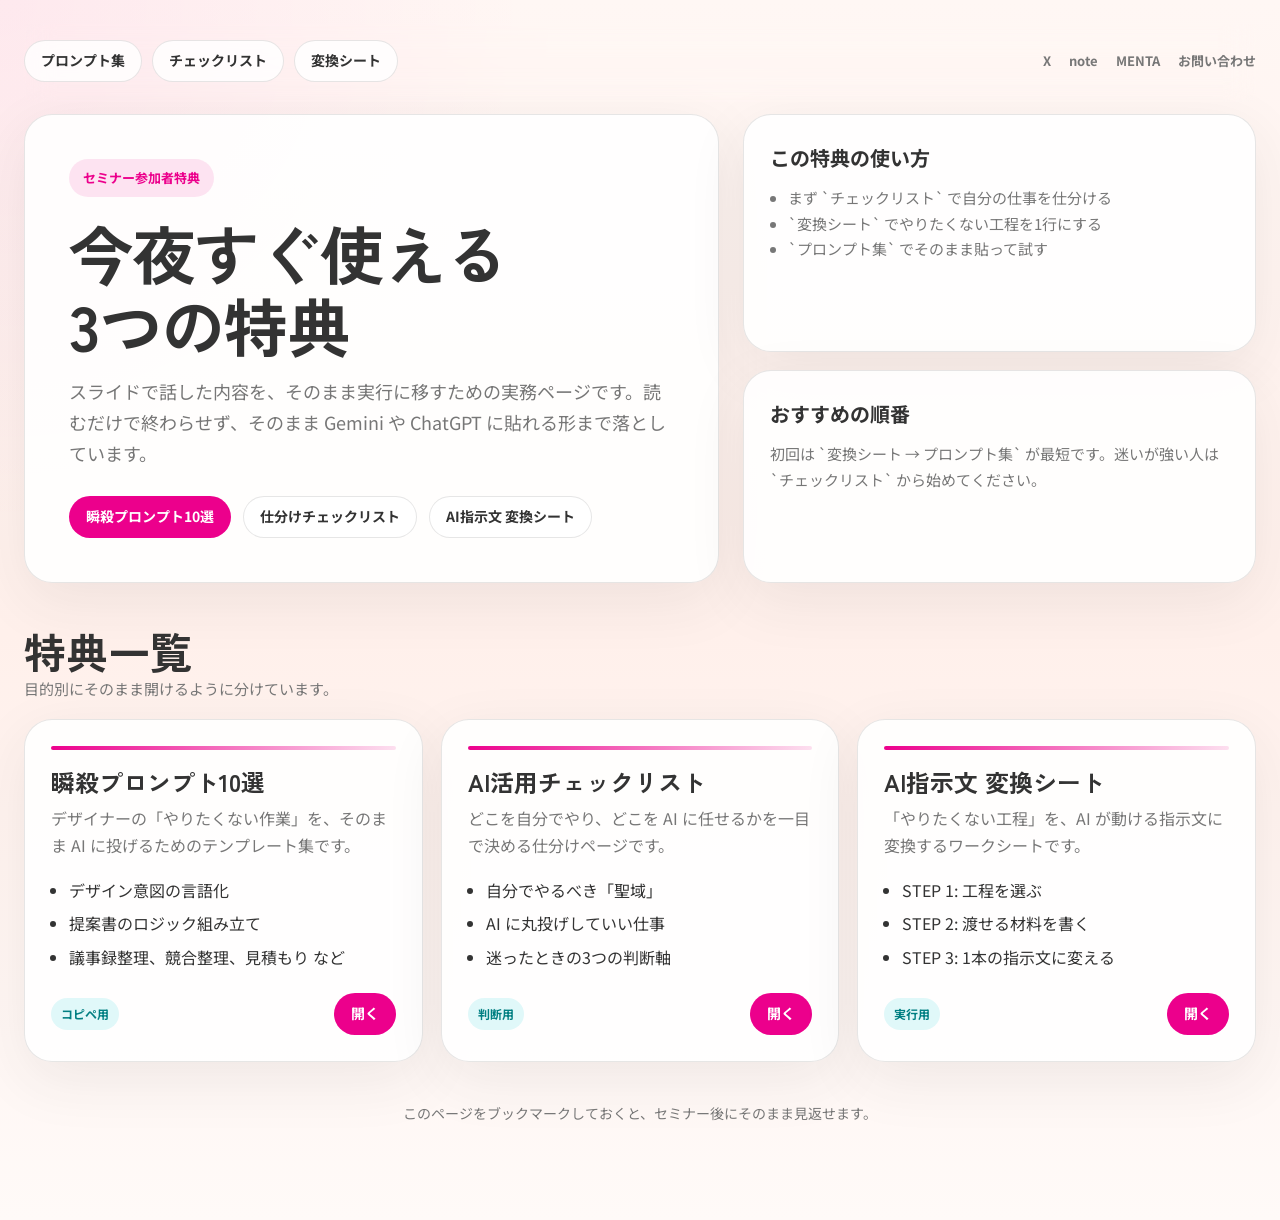
==== commit 043759ad: "Add hamburger menu, external links, copy buttons, update tool recommendations Co-Authored-By: Claude" ====
--- a/slides/index.html
+++ b/slides/index.html
@@ -18,8 +18,25 @@
         <a class="chip-link" href="checklist.html">チェックリスト</a>
         <a class="chip-link" href="conversion-sheet.html">変換シート</a>
       </div>
-      <a class="chip-link is-primary" href="prompts.html">特典を開く</a>
+      <div class="topbar-external">
+        <a href="https://x.com/kawai_design" target="_blank" rel="noopener">X</a>
+        <a href="https://note.com/kawaidesign" target="_blank" rel="noopener">note</a>
+        <a href="https://menta.work/plan/16538?ref=mentor_profile" target="_blank" rel="noopener">MENTA</a>
+        <a href="https://official-site-4ez.pages.dev" target="_blank" rel="noopener">お問い合わせ</a>
+      </div>
     </div>
+    <button class="hamburger" id="hamburger" aria-label="メニュー"><span></span><span></span><span></span></button>
+    <nav class="mobile-nav" id="mobile-nav">
+      <a href="index.html">特典トップ</a>
+      <a href="prompts.html">プロンプト集</a>
+      <a href="checklist.html">チェックリスト</a>
+      <a href="conversion-sheet.html">変換シート</a>
+      <hr class="mobile-nav-divider">
+      <a href="https://x.com/kawai_design" target="_blank" rel="noopener">X</a>
+      <a href="https://note.com/kawaidesign" target="_blank" rel="noopener">note</a>
+      <a href="https://menta.work/plan/16538?ref=mentor_profile" target="_blank" rel="noopener">MENTA</a>
+      <a href="https://official-site-4ez.pages.dev" target="_blank" rel="noopener">お問い合わせ</a>
+    </nav>
 
     <section class="hero">
       <div class="hero-card">
@@ -105,5 +122,16 @@
 
     <p class="footer-note">このページをブックマークしておくと、セミナー後にそのまま見返せます。</p>
   </div>
+<script>
+  const btn = document.getElementById('hamburger');
+  const nav = document.getElementById('mobile-nav');
+  btn.addEventListener('click', () => {
+    btn.classList.toggle('is-open');
+    nav.classList.toggle('is-open');
+  });
+  nav.addEventListener('click', e => {
+    if (e.target === nav) { btn.classList.remove('is-open'); nav.classList.remove('is-open'); }
+  });
+</script>
 </body>
 </html>
--- a/slides/style.css
+++ b/slides/style.css
@@ -60,6 +60,24 @@
   gap: 10px;
 }
 
+.topbar-external {
+  display: flex;
+  align-items: center;
+  gap: 18px;
+}
+
+.topbar-external a {
+  font-size: 13px;
+  font-weight: 700;
+  color: var(--color-muted);
+  text-decoration: none;
+  transition: color 0.18s ease;
+}
+
+.topbar-external a:hover {
+  color: var(--color-accent);
+}
+
 .chip-link {
   display: inline-flex;
   align-items: center;
@@ -315,6 +333,31 @@
 
 .scene strong {
   color: var(--color-main);
+}
+
+.code-wrap {
+  position: relative;
+}
+
+.copy-btn {
+  position: absolute;
+  top: 10px;
+  right: 10px;
+  z-index: 1;
+  padding: 6px 14px;
+  border: none;
+  border-radius: 999px;
+  background: rgba(255, 255, 255, 0.15);
+  color: rgba(255, 255, 255, 0.7);
+  font-size: 12px;
+  font-weight: 700;
+  cursor: pointer;
+  transition: background 0.18s ease, color 0.18s ease;
+}
+
+.copy-btn:hover {
+  background: rgba(255, 255, 255, 0.25);
+  color: #fff;
 }
 
 pre {
@@ -468,6 +511,128 @@
   }
 }
 
+/* Hamburger button */
+.hamburger {
+  display: none;
+  position: fixed;
+  bottom: 24px;
+  right: 24px;
+  z-index: 100;
+  width: 56px;
+  height: 56px;
+  border: none;
+  border-radius: 50%;
+  background: var(--color-accent);
+  box-shadow: 0 6px 24px rgba(236, 0, 140, 0.35);
+  cursor: pointer;
+  flex-direction: column;
+  align-items: center;
+  justify-content: center;
+  gap: 5px;
+  transition: transform 0.2s ease;
+}
+
+.hamburger:active {
+  transform: scale(0.92);
+}
+
+.hamburger span {
+  display: block;
+  width: 22px;
+  height: 2px;
+  background: var(--color-white);
+  border-radius: 2px;
+  transition: transform 0.25s ease, opacity 0.25s ease;
+}
+
+.hamburger.is-open span:nth-child(1) {
+  transform: translateY(7px) rotate(45deg);
+}
+
+.hamburger.is-open span:nth-child(2) {
+  opacity: 0;
+}
+
+.hamburger.is-open span:nth-child(3) {
+  transform: translateY(-7px) rotate(-45deg);
+}
+
+/* Mobile nav overlay */
+.mobile-nav {
+  display: none;
+  position: fixed;
+  inset: 0;
+  z-index: 90;
+  background: rgba(0, 0, 0, 0.5);
+  backdrop-filter: blur(8px);
+  flex-direction: column;
+  align-items: center;
+  justify-content: center;
+  gap: 16px;
+  opacity: 0;
+  pointer-events: none;
+  transition: opacity 0.25s ease;
+}
+
+.mobile-nav.is-open {
+  opacity: 1;
+  pointer-events: auto;
+}
+
+.mobile-nav a {
+  display: flex;
+  align-items: center;
+  justify-content: center;
+  width: min(280px, 80vw);
+  min-height: 52px;
+  padding: 0 24px;
+  border-radius: 999px;
+  background: rgba(255, 255, 255, 0.95);
+  text-decoration: none;
+  font-size: 16px;
+  font-weight: 700;
+  color: var(--color-main);
+  box-shadow: var(--shadow-card);
+  transition: transform 0.18s ease;
+}
+
+.mobile-nav a:active {
+  transform: scale(0.96);
+}
+
+.mobile-nav-divider {
+  width: min(200px, 60vw);
+  border: none;
+  border-top: 1px solid rgba(255, 255, 255, 0.25);
+  margin: 4px 0;
+}
+
+.mobile-nav-divider ~ a {
+  background: none;
+  box-shadow: none;
+  color: rgba(255, 255, 255, 0.85);
+  font-size: 14px;
+  min-height: 40px;
+  width: auto;
+  padding: 0 16px;
+}
+
+.mobile-nav-divider ~ a:active {
+  opacity: 0.6;
+  transform: none;
+}
+
+@media (max-width: 680px) {
+  .hamburger {
+    display: flex;
+  }
+
+  .mobile-nav {
+    display: flex;
+  }
+
+}
+
 @media (max-width: 680px) {
   .page-shell {
     width: min(100% - 28px, 1240px);
@@ -487,15 +652,7 @@
   }
 
   .topbar {
-    padding-top: 14px;
-  }
-
-  .chip-link {
-    width: 100%;
-  }
-
-  .topbar-links {
-    width: 100%;
+    display: none;
   }
 
   .section-title {
